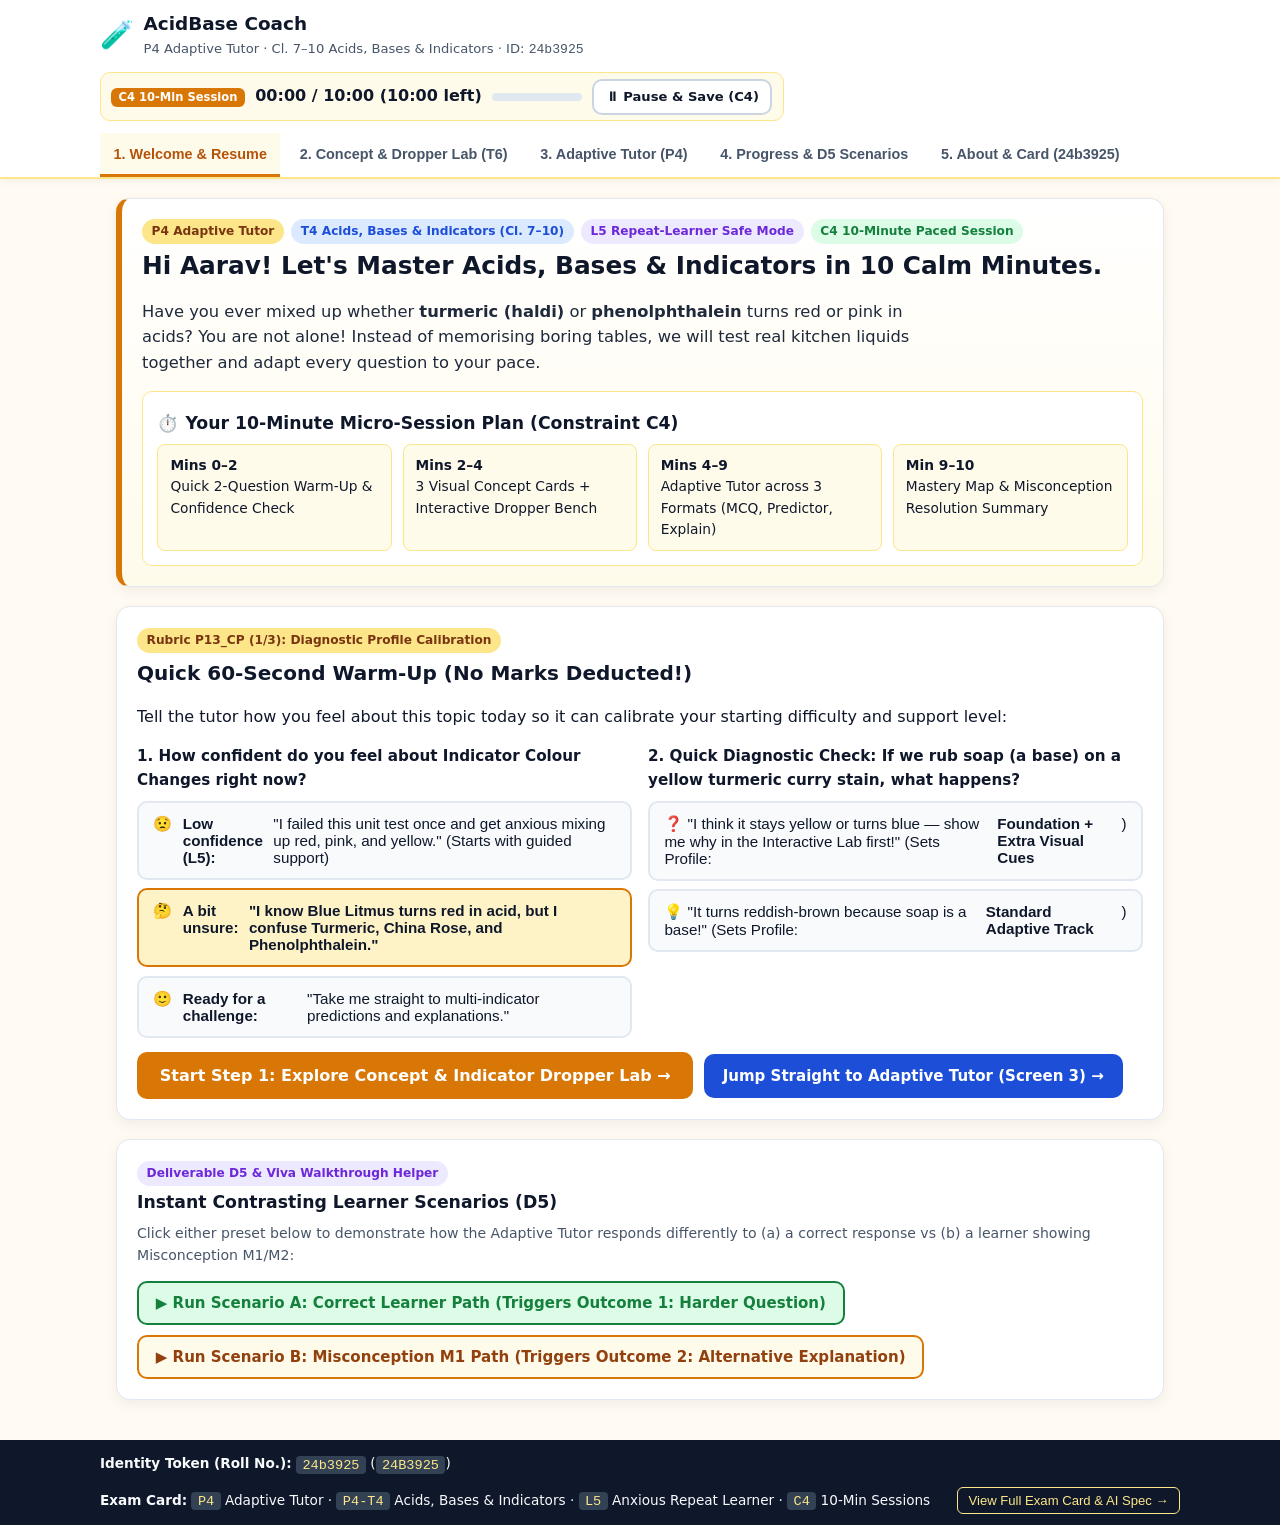
==== index.html @ f1b038ab "build 5-screen P4 adaptive tutor with T6 indicator dropper, C4 10-min session resume and M1/M2 diagn" ====
<!DOCTYPE html>
<html lang="en">
<head>
  <meta charset="UTF-8" />
  <meta name="viewport" content="width=device-width, initial-scale=1.0" />
  <title>AcidBase Coach — Adaptive Tutor (ET617 · 24b3925)</title>
  <link rel="stylesheet" href="./styles.css" />
</head>
<body>
  <!-- Persistent Header: Navigation + C4 10-Minute Session Pacer & Pause/Resume -->
  <header class="app-header">
    <div class="header-top-row">
      <div class="brand-block">
        <span class="brand-logo" aria-hidden="true">🧪</span>
        <div>
          <strong class="brand-title">AcidBase Coach</strong>
          <span class="brand-subtitle">P4 Adaptive Tutor · Cl. 7–10 Acids, Bases & Indicators · ID: <code>24b3925</code></span>
        </div>
      </div>

      <div class="c4-session-widget" aria-label="10-Minute Session Timer">
        <div class="c4-timer-text">
          <span class="c4-badge">C4 10-Min Session</span>
          <strong id="c4-timer-readout">00:00 / 10:00 (10:00 left)</strong>
        </div>
        <div class="c4-progress-track" aria-hidden="true">
          <div id="c4-progress-fill" class="c4-progress-fill" style="width: 0%"></div>
        </div>
        <button type="button" id="c4-pause-btn" class="btn btn-small btn-outline" data-action="toggle-pause">
          ⏸ Pause & Save (C4)
        </button>
      </div>
    </div>

    <!-- 5 Connected Screens Navigation Bar (Deliverable D4) -->
    <nav class="main-nav" aria-label="Primary 5-Screen Navigation">
      <button type="button" class="nav-tab nav-tab-active" data-nav-screen="welcome">
        1. Welcome & Resume
      </button>
      <button type="button" class="nav-tab" data-nav-screen="concept">
        2. Concept & Dropper Lab (T6)
      </button>
      <button type="button" class="nav-tab" data-nav-screen="tutor">
        3. Adaptive Tutor (P4)
      </button>
      <button type="button" class="nav-tab" data-nav-screen="summary">
        4. Progress & D5 Scenarios
      </button>
      <button type="button" class="nav-tab" data-nav-screen="about">
        5. About & Card (24b3925)
      </button>
    </nav>
  </header>

  <!-- C4 Pause & Save Drawer -->
  <div id="c4-pause-drawer" class="c4-pause-drawer" hidden></div>

  <!-- Main Screen Container -->
  <main id="app-main" class="app-main" role="main"></main>

  <!-- Mandatory Identity Token Footer on Every Screen (Section 2 Identity Rules) -->
  <footer id="identity-footer" class="identity-footer" role="contentinfo">
    <div class="footer-inner">
      <span><strong>Identity Token (Roll No.):</strong> <code>24b3925</code> (<code>24B3925</code>)</span>
      <span><strong>Exam Card:</strong> <code>P4</code> Adaptive Tutor · <code>P4-T4</code> Acids, Bases & Indicators · <code>L5</code> Anxious Repeat Learner · <code>C4</code> 10-Min Sessions</span>
      <button type="button" class="btn-link" data-nav-screen="about">View Full Exam Card & AI Spec →</button>
    </div>
  </footer>

  <script type="module" src="./src/app.js"></script>
</body>
</html>
---- styles.css ----
:root {
  --bg: #fffbf2;
  --surface: #ffffff;
  --surface-muted: #fef3c7;
  --text: #0f172a;
  --text-muted: #475569;
  --accent: #d97706;
  --accent-hover: #b45309;
  --accent-soft: #fde68a;
  --green: #15803d;
  --green-soft: #dcfce7;
  --blue: #1d4ed8;
  --blue-soft: #dbeafe;
  --purple: #6d28d9;
  --purple-soft: #ede9fe;
  --red: #b91c1c;
  --red-soft: #fee2e2;
  --border: #e2e8f0;
  --radius: 14px;
  --shadow: 0 4px 14px rgba(15, 23, 42, 0.06);
  --font: system-ui, -apple-system, BlinkMacSystemFont, "Segoe UI", Roboto, sans-serif;
}

* {
  box-sizing: border-box;
}

body {
  margin: 0;
  font-family: var(--font);
  font-size: 16px;
  line-height: 1.55;
  color: var(--text);
  background: var(--bg);
  min-height: 100vh;
  display: flex;
  flex-direction: column;
}

/* Header & C4 Session Bar */
.app-header {
  background: var(--surface);
  border-bottom: 2px solid var(--accent-soft);
  position: sticky;
  top: 0;
  z-index: 50;
  padding: 0.65rem 1rem 0;
  box-shadow: 0 2px 8px rgba(15, 23, 42, 0.05);
}

.header-top-row {
  max-width: 1080px;
  margin: 0 auto;
  display: flex;
  flex-wrap: wrap;
  justify-content: space-between;
  align-items: center;
  gap: 0.75rem;
  padding-bottom: 0.5rem;
}

.brand-block {
  display: flex;
  align-items: center;
  gap: 0.6rem;
}

.brand-logo {
  font-size: 1.7rem;
}

.brand-title {
  display: block;
  font-size: 1.15rem;
  color: var(--text);
}

.brand-subtitle {
  display: block;
  font-size: 0.82rem;
  color: var(--text-muted);
}

.c4-session-widget {
  display: flex;
  align-items: center;
  gap: 0.65rem;
  flex-wrap: wrap;
  background: #fffbeb;
  border: 1px solid var(--accent-soft);
  padding: 0.35rem 0.65rem;
  border-radius: 10px;
}

.c4-badge {
  background: var(--accent);
  color: #fff;
  font-size: 0.72rem;
  font-weight: 700;
  padding: 0.15rem 0.45rem;
  border-radius: 6px;
  margin-right: 0.35rem;
}

.c4-progress-track {
  width: 90px;
  height: 8px;
  background: #e2e8f0;
  border-radius: 999px;
  overflow: hidden;
}

.c4-progress-fill {
  height: 100%;
  background: var(--accent);
  transition: width 0.3s ease;
}

/* 5-Screen Navigation */
.main-nav {
  max-width: 1080px;
  margin: 0 auto;
  display: flex;
  gap: 0.35rem;
  overflow-x: auto;
  padding-top: 0.25rem;
}

.nav-tab {
  background: transparent;
  border: none;
  border-bottom: 3px solid transparent;
  padding: 0.55rem 0.85rem;
  font-size: 0.9rem;
  font-weight: 600;
  color: var(--text-muted);
  cursor: pointer;
  white-space: nowrap;
  min-height: 44px;
}

.nav-tab:hover {
  color: var(--text);
  background: #fef3c7;
  border-radius: 8px 8px 0 0;
}

.nav-tab-active {
  color: var(--accent-hover);
  border-bottom-color: var(--accent);
  background: #fffbeb;
}

/* Pause Drawer */
.c4-pause-drawer {
  background: var(--green-soft);
  border-bottom: 2px solid var(--green);
  padding: 0.85rem 1rem;
}

.pause-drawer-inner {
  max-width: 1080px;
  margin: 0 auto;
  display: flex;
  justify-content: space-between;
  align-items: center;
  gap: 1rem;
  flex-wrap: wrap;
}

/* Main Layout */
.app-main {
  flex: 1;
  width: 100%;
  max-width: 1080px;
  margin: 0 auto;
  padding: 1.15rem 1rem 2.5rem;
}

.screen-container {
  display: flex;
  flex-direction: column;
  gap: 1.15rem;
}

.card,
.hero-card,
.lab-tool-card {
  background: var(--surface);
  border: 1px solid var(--border);
  border-radius: var(--radius);
  padding: 1.25rem;
  box-shadow: var(--shadow);
}

.hero-card {
  border-left: 6px solid var(--accent);
  background: linear-gradient(180deg, #ffffff 0%, #fffbeb 100%);
}

h1 {
  font-size: 1.55rem;
  margin: 0.4rem 0 0.6rem;
  line-height: 1.3;
}

h2 {
  font-size: 1.25rem;
  margin: 0.3rem 0 0.5rem;
}

h3 {
  font-size: 1.08rem;
  margin: 0.2rem 0 0.45rem;
}

.lead-text {
  font-size: 1.02rem;
  color: #1e293b;
  max-width: 75ch;
}

.muted-small {
  font-size: 0.88rem;
  color: var(--text-muted);
  margin: 0.25rem 0;
}

/* Pills */
.hero-badges,
.tutor-meta-badges {
  display: flex;
  flex-wrap: wrap;
  gap: 0.45rem;
  margin-bottom: 0.4rem;
}

.pill {
  display: inline-block;
  font-size: 0.76rem;
  font-weight: 700;
  padding: 0.2rem 0.6rem;
  border-radius: 999px;
}

.pill-amber { background: var(--accent-soft); color: #78350f; }
.pill-blue { background: var(--blue-soft); color: var(--blue); }
.pill-purple { background: var(--purple-soft); color: var(--purple); }
.pill-green { background: var(--green-soft); color: var(--green); }
.pill-red { background: var(--red-soft); color: var(--red); }
.pill-dark { background: #1e293b; color: #ffffff; }

/* C4 Resume Banner & Pacing Plan */
.c4-resume-banner {
  background: var(--green-soft);
  border: 2px solid var(--green);
  border-radius: var(--radius);
  padding: 1rem 1.25rem;
  display: flex;
  justify-content: space-between;
  align-items: center;
  flex-wrap: wrap;
  gap: 1rem;
}

.c4-resume-actions {
  display: flex;
  gap: 0.6rem;
  flex-wrap: wrap;
}

.c4-pacing-plan {
  margin-top: 1rem;
  background: var(--surface);
  border: 1px solid var(--accent-soft);
  border-radius: 10px;
  padding: 0.9rem;
}

.pacing-steps {
  display: grid;
  grid-template-columns: repeat(auto-fit, minmax(190px, 1fr));
  gap: 0.65rem;
  margin-top: 0.5rem;
}

.pacing-step {
  background: #fffbeb;
  border: 1px solid #fde68a;
  padding: 0.6rem 0.75rem;
  border-radius: 8px;
  font-size: 0.86rem;
  display: flex;
  flex-direction: column;
}

/* Diagnostic & Options */
.diagnostic-grid {
  display: grid;
  grid-template-columns: repeat(auto-fit, minmax(280px, 1fr));
  gap: 1rem;
  margin: 0.85rem 0;
}

.field-label {
  display: block;
  font-weight: 700;
  margin-bottom: 0.5rem;
  font-size: 0.95rem;
}

.choice-stack {
  display: flex;
  flex-direction: column;
  gap: 0.55rem;
}

.option-btn {
  display: flex;
  align-items: flex-start;
  gap: 0.65rem;
  text-align: left;
  background: #f8fafc;
  border: 2px solid var(--border);
  border-radius: 10px;
  padding: 0.75rem 0.9rem;
  font-size: 0.95rem;
  color: var(--text);
  cursor: pointer;
  min-height: 48px;
  transition: border-color 0.15s, background 0.15s;
}

.option-btn:hover {
  border-color: var(--accent);
  background: #fffbeb;
}

.option-selected {
  border-color: var(--accent);
  background: #fef3c7;
  font-weight: 600;
}

.opt-letter {
  background: var(--accent);
  color: #fff;
  font-weight: 700;
  font-size: 0.8rem;
  width: 24px;
  height: 24px;
  border-radius: 6px;
  display: inline-flex;
  align-items: center;
  justify-content: center;
  flex-shrink: 0;
}

/* Buttons */
.btn {
  display: inline-flex;
  align-items: center;
  justify-content: center;
  gap: 0.4rem;
  font-family: inherit;
  font-size: 0.94rem;
  font-weight: 700;
  padding: 0.6rem 1.05rem;
  border-radius: 10px;
  border: 2px solid transparent;
  cursor: pointer;
  min-height: 44px;
}

.btn-large {
  font-size: 1rem;
  padding: 0.75rem 1.3rem;
}

.btn-small {
  font-size: 0.82rem;
  padding: 0.35rem 0.7rem;
  min-height: 36px;
}

.btn-primary {
  background: var(--accent);
  color: #ffffff;
}

.btn-primary:hover {
  background: var(--accent-hover);
}

.btn-secondary {
  background: var(--blue);
  color: #ffffff;
}

.btn-outline {
  background: #ffffff;
  border-color: #cbd5e1;
  color: var(--text);
}

.btn-outline:hover {
  border-color: var(--accent);
  background: #fffbeb;
}

.btn-outline-amber {
  background: #fffbeb;
  border-color: var(--accent);
  color: #92400e;
}

.btn-outline-green {
  background: var(--green-soft);
  border-color: var(--green);
  color: var(--green);
}

.primary-cta-bar,
.scenario-btn-row,
.scaffolding-action-bar,
.outcome-cta-row {
  display: flex;
  flex-wrap: wrap;
  gap: 0.65rem;
  align-items: center;
  margin-top: 0.9rem;
}

/* Screen 2: Concept Cards & T6 Lab Tool */
.screen-top-bar,
.tutor-top-strip,
.d5-inline-flex {
  display: flex;
  justify-content: space-between;
  align-items: center;
  flex-wrap: wrap;
  gap: 0.75rem;
}

.concept-cards-grid {
  display: grid;
  grid-template-columns: repeat(auto-fit, minmax(280px, 1fr));
  gap: 1rem;
}

.conversational-lead {
  background: #fffbeb;
  padding: 0.55rem 0.75rem;
  border-radius: 8px;
  font-weight: 500;
}

.highlight-list {
  padding-left: 1.2rem;
  margin: 0.6rem 0;
}

.highlight-list li {
  margin-bottom: 0.45rem;
}

.boxed-cue {
  background: #fef3c7;
  border-left: 4px solid var(--accent);
  padding: 0.6rem 0.75rem;
  border-radius: 6px;
  font-weight: 700;
  font-size: 0.9rem;
}

/* Lab Dropper Tool */
.lab-tool-card {
  border: 2px solid var(--accent);
}

.lab-controls-grid {
  display: grid;
  grid-template-columns: repeat(auto-fit, minmax(260px, 1fr));
  gap: 1rem;
  margin: 0.75rem 0;
}

.chip-grid {
  display: flex;
  flex-wrap: wrap;
  gap: 0.45rem;
}

.chip-btn {
  background: #f8fafc;
  border: 2px solid #cbd5e1;
  border-radius: 999px;
  padding: 0.45rem 0.85rem;
  font-size: 0.86rem;
  font-weight: 600;
  cursor: pointer;
  min-height: 40px;
  display: inline-flex;
  align-items: center;
  gap: 0.4rem;
}

.chip-active {
  background: #fef3c7;
  border-color: var(--accent);
  color: #78350f;
}

.beaker-result-panel {
  display: grid;
  grid-template-columns: minmax(220px, 280px) 1fr;
  gap: 1rem;
  align-items: stretch;
  margin-top: 0.85rem;
  background: #f8fafc;
  padding: 0.9rem;
  border-radius: 12px;
  border: 1px solid var(--border);
}

@media (max-width: 680px) {
  .beaker-result-panel {
    grid-template-columns: 1fr;
  }
}

.beaker-visual {
  border-radius: 12px;
  padding: 1.1rem;
  display: flex;
  flex-direction: column;
  justify-content: center;
  align-items: center;
  text-align: center;
  border: 3px solid rgba(15, 23, 42, 0.18);
  min-height: 140px;
  transition: background 0.25s ease;
}

.beaker-colour-name {
  font-size: 1.25rem;
  font-weight: 800;
  margin: 0.35rem 0;
}

.memory-cue-box {
  background: #fffbeb;
  border: 1px solid var(--accent-soft);
  padding: 0.5rem 0.75rem;
  border-radius: 8px;
  margin-top: 0.5rem;
}

.swatch-dot {
  display: inline-block;
  width: 14px;
  height: 14px;
  border-radius: 50%;
  border: 1px solid rgba(0, 0, 0, 0.35);
  vertical-align: middle;
}

/* Tutor Workspace */
.task-progress-strip {
  display: flex;
  flex-wrap: wrap;
  gap: 0.4rem;
}

.step-pill {
  background: var(--surface);
  border: 1px solid #cbd5e1;
  border-radius: 8px;
  padding: 0.4rem 0.7rem;
  font-size: 0.82rem;
  font-weight: 600;
  cursor: pointer;
  min-height: 38px;
}

.step-pill-active {
  background: var(--accent);
  color: #fff;
  border-color: var(--accent);
}

.question-prompt-text {
  font-size: 1.08rem;
  font-weight: 500;
  background: #f8fafc;
  padding: 0.9rem 1rem;
  border-radius: 10px;
  border-left: 4px solid var(--blue);
}

.generated-reason-banner {
  background: var(--green-soft);
  color: #14532d;
  padding: 0.45rem 0.75rem;
  border-radius: 8px;
  font-size: 0.88rem;
}

.predictor-grid {
  display: grid;
  grid-template-columns: repeat(auto-fit, minmax(250px, 1fr));
  gap: 0.85rem;
}

.predictor-step-card {
  background: #f8fafc;
  border: 1px solid var(--border);
  padding: 0.85rem;
  border-radius: 10px;
}

.explanation-textarea {
  width: 100%;
  font-family: inherit;
  font-size: 0.98rem;
  padding: 0.75rem;
  border: 2px solid #cbd5e1;
  border-radius: 10px;
  margin-top: 0.45rem;
}

.explanation-helper-row {
  display: flex;
  justify-content: space-between;
  align-items: center;
  flex-wrap: wrap;
  gap: 0.5rem;
}

.starter-btn-group {
  display: flex;
  flex-wrap: wrap;
  gap: 0.4rem;
}

.hint-ladder-box {
  margin-top: 0.9rem;
  background: #fffbeb;
  border: 1px solid var(--accent);
  border-radius: 10px;
  padding: 0.8rem 1rem;
}

/* Feedback & P4 Outcome Panels */
.feedback-outcome-wrapper {
  margin-top: 1.1rem;
  border-radius: 12px;
  padding: 1.1rem;
  border: 2px solid var(--border);
}

.feedback-correct {
  background: #f0fdf4;
  border-color: var(--green);
}

.feedback-coaching {
  background: #fffbeb;
  border-color: var(--accent);
}

.feedback-header {
  display: flex;
  justify-content: space-between;
  align-items: center;
  flex-wrap: wrap;
  gap: 0.5rem;
  font-weight: 800;
}

.model-answer-strip {
  background: rgba(255, 255, 255, 0.85);
  padding: 0.6rem 0.8rem;
  border-radius: 8px;
  border: 1px solid #cbd5e1;
  font-size: 0.92rem;
  margin: 0.65rem 0;
}

.p4-decision-banner {
  margin-top: 0.85rem;
  background: var(--surface);
  border-radius: 10px;
  padding: 0.95rem;
  border-left: 6px solid var(--blue);
}

.outcome-harder { border-left-color: var(--green); }
.outcome-alt { border-left-color: var(--accent); }
.outcome-prereq { border-left-color: var(--purple); }

.p4-rule-code {
  background: #f1f5f9;
  padding: 0.45rem 0.65rem;
  border-radius: 6px;
  font-size: 0.86rem;
}

.remediation-box {
  margin-top: 0.75rem;
  padding: 0.85rem;
  border-radius: 8px;
  background: #f8fafc;
  border: 1px solid var(--border);
}

/* Tables & Mastery Bars */
.reference-table-wrap {
  overflow-x: auto;
  margin-top: 0.5rem;
}

.reference-table {
  width: 100%;
  border-collapse: collapse;
  font-size: 0.9rem;
}

.reference-table th,
.reference-table td {
  border: 1px solid var(--border);
  padding: 0.55rem 0.7rem;
  text-align: left;
}

.reference-table th {
  background: #f8fafc;
}

.summary-grid,
.code-grid {
  display: grid;
  grid-template-columns: repeat(auto-fit, minmax(290px, 1fr));
  gap: 1rem;
}

.progress-track {
  height: 12px;
  background: #e2e8f0;
  border-radius: 999px;
  overflow: hidden;
  margin: 0.35rem 0 0.8rem;
}

.progress-bar-fill {
  height: 100%;
  background: var(--green);
}

.code-box {
  background: #0f172a;
  color: #f8fafc;
  padding: 0.75rem;
  border-radius: 8px;
  font-size: 0.78rem;
  overflow-x: auto;
  white-space: pre-wrap;
}

/* Persistent Footer with Roll Number 24b3925 */
.identity-footer {
  background: #0f172a;
  color: #f8fafc;
  padding: 0.8rem 1rem;
  font-size: 0.85rem;
  margin-top: auto;
}

.footer-inner {
  max-width: 1080px;
  margin: 0 auto;
  display: flex;
  justify-content: space-between;
  align-items: center;
  flex-wrap: wrap;
  gap: 0.75rem;
}

.identity-footer code {
  background: #334155;
  color: #fde68a;
  padding: 0.1rem 0.4rem;
  border-radius: 4px;
}

.btn-link {
  background: transparent;
  border: 1px solid #fde68a;
  color: #fde68a;
  padding: 0.3rem 0.65rem;
  border-radius: 6px;
  cursor: pointer;
  font-size: 0.82rem;
}
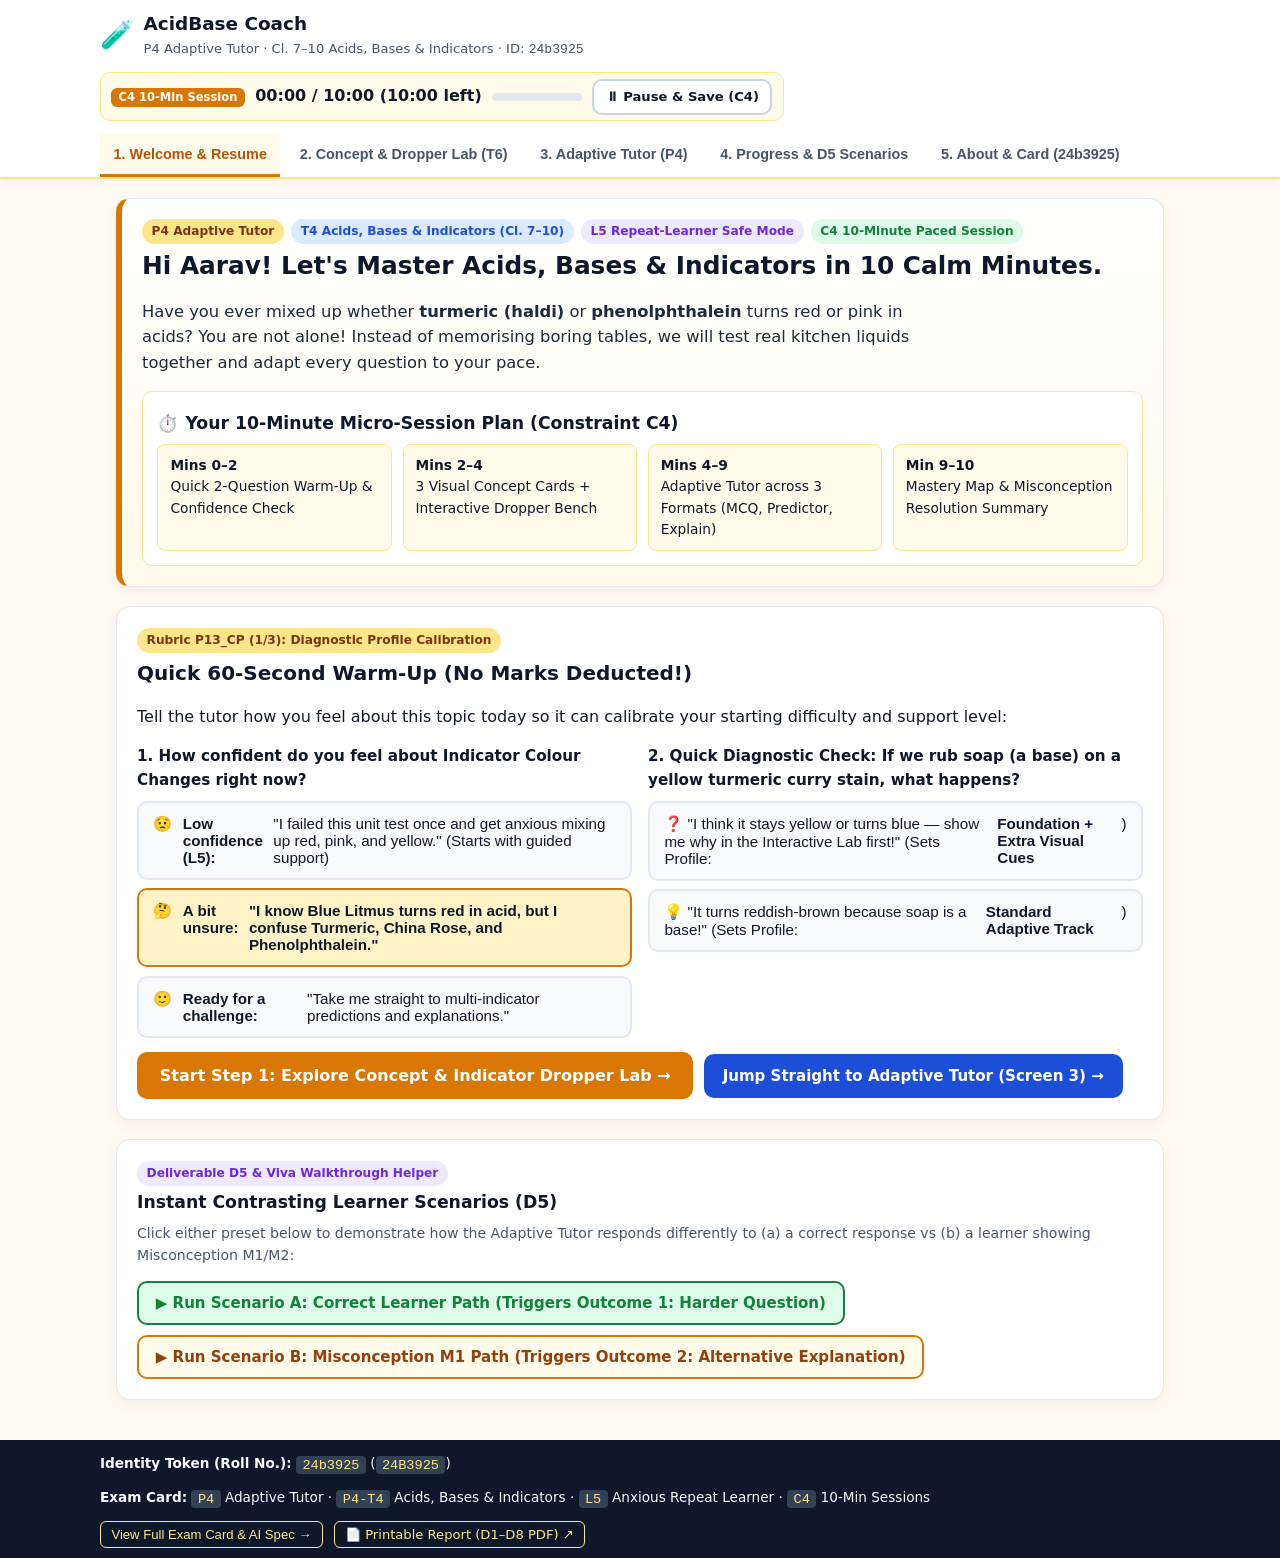
==== commit 1eeb8c66: "add complete D1-D8 examination report, printable PDF generator and viva guide" ====
--- a/index.html
+++ b/index.html
@@ -63,7 +63,10 @@
     <div class="footer-inner">
       <span><strong>Identity Token (Roll No.):</strong> <code>24b3925</code> (<code>24B3925</code>)</span>
       <span><strong>Exam Card:</strong> <code>P4</code> Adaptive Tutor · <code>P4-T4</code> Acids, Bases & Indicators · <code>L5</code> Anxious Repeat Learner · <code>C4</code> 10-Min Sessions</span>
-      <button type="button" class="btn-link" data-nav-screen="about">View Full Exam Card & AI Spec →</button>
+      <div>
+        <button type="button" class="btn-link" data-nav-screen="about">View Full Exam Card & AI Spec →</button>
+        <a href="./report.html" target="_blank" rel="noopener" class="btn-link" style="text-decoration:none; margin-left:0.4rem;">📄 Printable Report (D1–D8 PDF) ↗</a>
+      </div>
     </div>
   </footer>
 
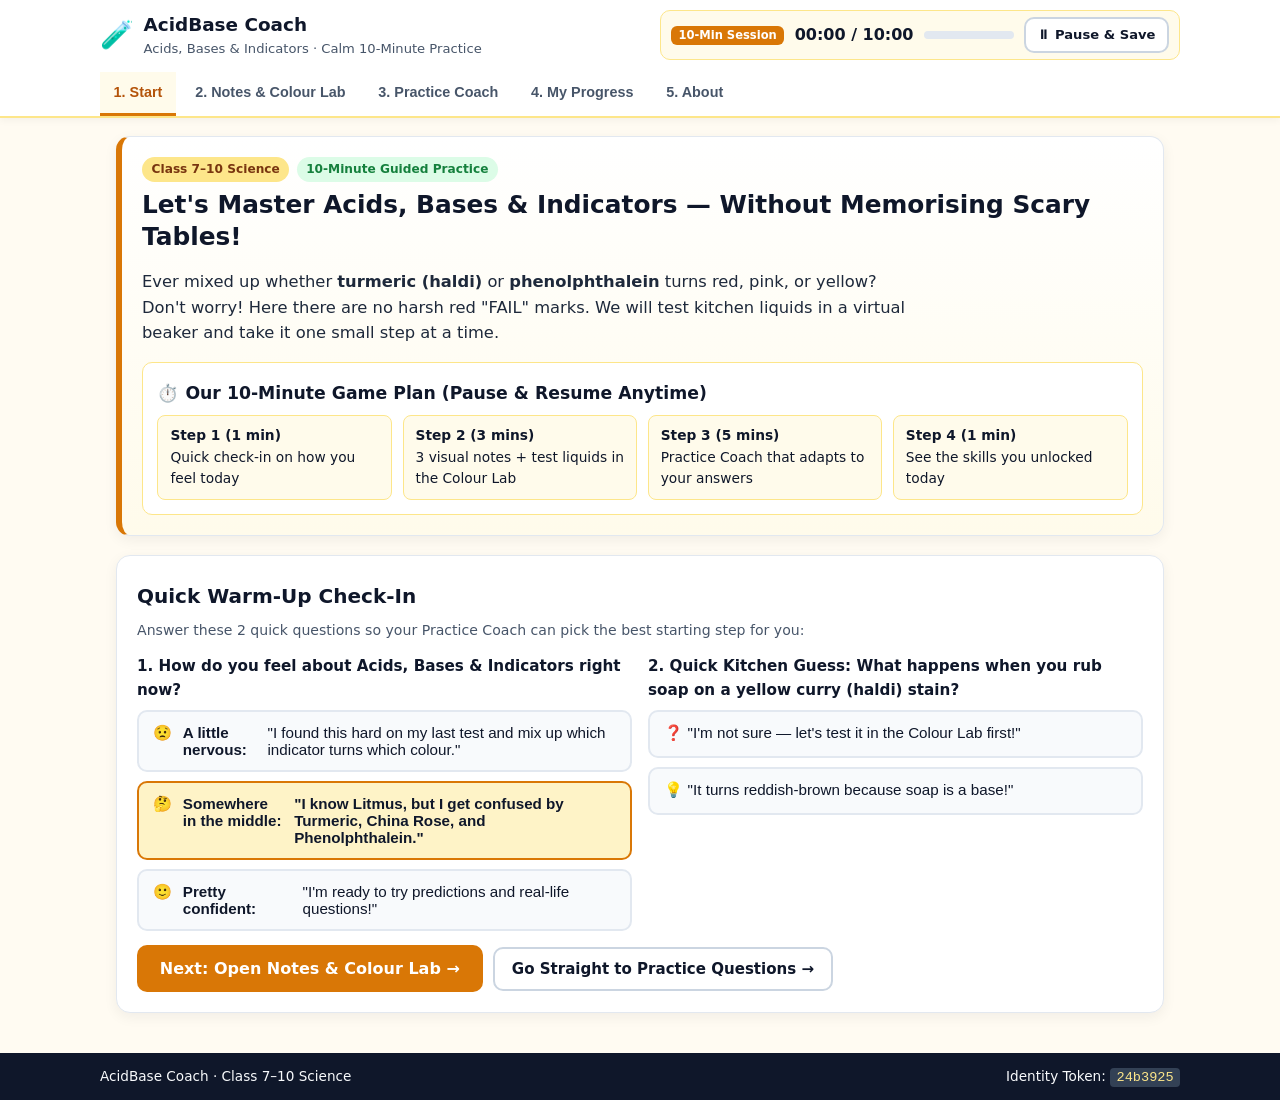
==== commit c3e6aec7: "make learner screens clean and student-friendly with exam card on About tab" ====
--- a/index.html
+++ b/index.html
@@ -3,70 +3,66 @@
 <head>
   <meta charset="UTF-8" />
   <meta name="viewport" content="width=device-width, initial-scale=1.0" />
-  <title>AcidBase Coach — Adaptive Tutor (ET617 · 24b3925)</title>
+  <title>AcidBase Coach — Interactive Science Tutor</title>
   <link rel="stylesheet" href="./styles.css" />
 </head>
 <body>
-  <!-- Persistent Header: Navigation + C4 10-Minute Session Pacer & Pause/Resume -->
+  <!-- Clean Learner Header: Brand + 10-Minute Study Session Timer & Pause/Save -->
   <header class="app-header">
     <div class="header-top-row">
       <div class="brand-block">
         <span class="brand-logo" aria-hidden="true">🧪</span>
         <div>
           <strong class="brand-title">AcidBase Coach</strong>
-          <span class="brand-subtitle">P4 Adaptive Tutor · Cl. 7–10 Acids, Bases & Indicators · ID: <code>24b3925</code></span>
+          <span class="brand-subtitle">Acids, Bases & Indicators · Calm 10-Minute Practice</span>
         </div>
       </div>
 
-      <div class="c4-session-widget" aria-label="10-Minute Session Timer">
+      <div class="c4-session-widget" aria-label="10-Minute Study Session Timer">
         <div class="c4-timer-text">
-          <span class="c4-badge">C4 10-Min Session</span>
-          <strong id="c4-timer-readout">00:00 / 10:00 (10:00 left)</strong>
+          <span class="c4-badge">10-Min Session</span>
+          <strong id="c4-timer-readout">00:00 / 10:00</strong>
         </div>
         <div class="c4-progress-track" aria-hidden="true">
           <div id="c4-progress-fill" class="c4-progress-fill" style="width: 0%"></div>
         </div>
         <button type="button" id="c4-pause-btn" class="btn btn-small btn-outline" data-action="toggle-pause">
-          ⏸ Pause & Save (C4)
+          ⏸ Pause & Save
         </button>
       </div>
     </div>
 
-    <!-- 5 Connected Screens Navigation Bar (Deliverable D4) -->
-    <nav class="main-nav" aria-label="Primary 5-Screen Navigation">
+    <!-- 5 Connected Screens Navigation Bar -->
+    <nav class="main-nav" aria-label="Primary Navigation">
       <button type="button" class="nav-tab nav-tab-active" data-nav-screen="welcome">
-        1. Welcome & Resume
+        1. Start
       </button>
       <button type="button" class="nav-tab" data-nav-screen="concept">
-        2. Concept & Dropper Lab (T6)
+        2. Notes & Colour Lab
       </button>
       <button type="button" class="nav-tab" data-nav-screen="tutor">
-        3. Adaptive Tutor (P4)
+        3. Practice Coach
       </button>
       <button type="button" class="nav-tab" data-nav-screen="summary">
-        4. Progress & D5 Scenarios
+        4. My Progress
       </button>
       <button type="button" class="nav-tab" data-nav-screen="about">
-        5. About & Card (24b3925)
+        5. About
       </button>
     </nav>
   </header>
 
-  <!-- C4 Pause & Save Drawer -->
+  <!-- Pause & Save Banner -->
   <div id="c4-pause-drawer" class="c4-pause-drawer" hidden></div>
 
   <!-- Main Screen Container -->
   <main id="app-main" class="app-main" role="main"></main>
 
-  <!-- Mandatory Identity Token Footer on Every Screen (Section 2 Identity Rules) -->
+  <!-- Subtle Mandatory Footer with Identity Token on Every Screen (Section 2 Rule) -->
   <footer id="identity-footer" class="identity-footer" role="contentinfo">
     <div class="footer-inner">
-      <span><strong>Identity Token (Roll No.):</strong> <code>24b3925</code> (<code>24B3925</code>)</span>
-      <span><strong>Exam Card:</strong> <code>P4</code> Adaptive Tutor · <code>P4-T4</code> Acids, Bases & Indicators · <code>L5</code> Anxious Repeat Learner · <code>C4</code> 10-Min Sessions</span>
-      <div>
-        <button type="button" class="btn-link" data-nav-screen="about">View Full Exam Card & AI Spec →</button>
-        <a href="./report.html" target="_blank" rel="noopener" class="btn-link" style="text-decoration:none; margin-left:0.4rem;">📄 Printable Report (D1–D8 PDF) ↗</a>
-      </div>
+      <span>AcidBase Coach · Class 7–10 Science</span>
+      <span>Identity Token: <code>24b3925</code></span>
     </div>
   </footer>
 
